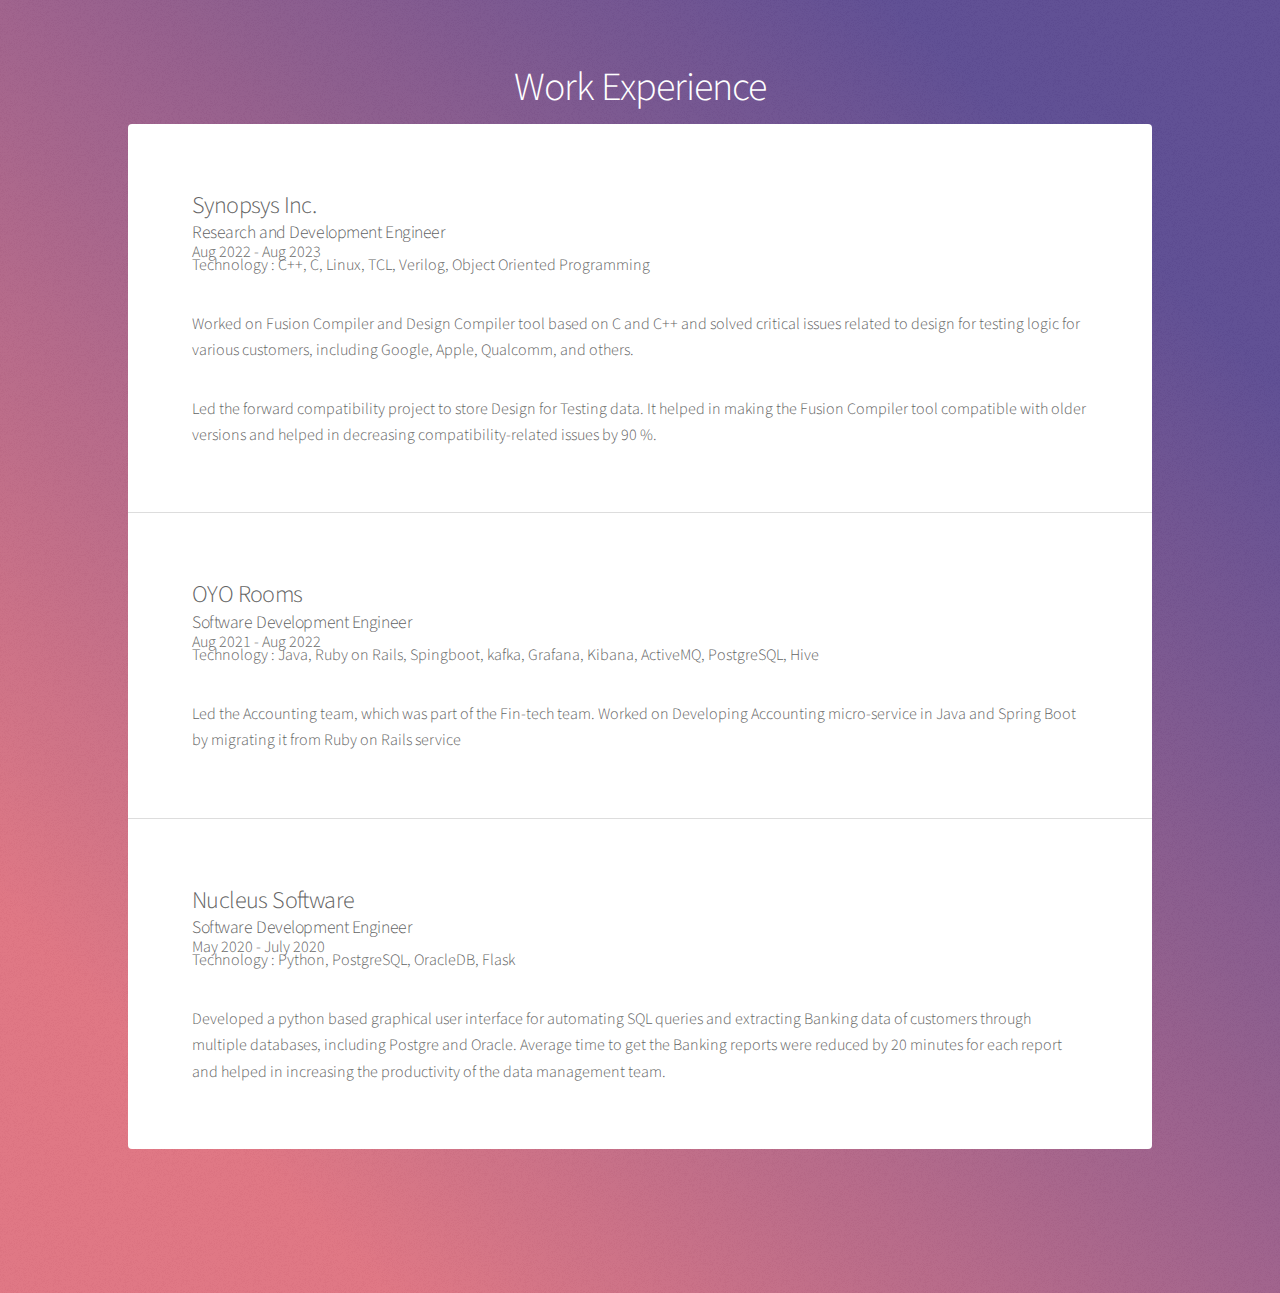
==== experience.html @ d1c19ae7 "files" ====
<!DOCTYPE HTML>
<!--
	Stellar by HTML5 UP
	html5up.net | @ajlkn
	Free for personal and commercial use under the CCA 3.0 license (html5up.net/license)
-->
<html>
	<head>
		<title>Generic - Stellar by HTML5 UP</title>
		<meta charset="utf-8" />
		<meta name="viewport" content="width=device-width, initial-scale=1, user-scalable=no" />
		<link rel="stylesheet" href="assets/css/main.css" />
		<noscript><link rel="stylesheet" href="assets/css/noscript.css" /></noscript>
	</head>
	<body class="is-preload">

		<!-- Wrapper -->
			<div id="wrapper">

				<!-- Header -->
					<header id="header">
						<h1>Work Experience</h1>
					
					</header>

				<!-- Main -->
					<div id="main">

						<!-- Content -->
							<section id="content" class="main">
								
								<h2>Synopsys Inc.</h2>
                                <h4 style="margin-top: -20px;">Research and Development Engineer</h4>
                                <p style="margin-top: -20px;">Aug 2022 - Aug 2023</p>
                                <p style="margin-top: -45px;">Technology : C++, C, Linux, TCL, Verilog, Object Oriented Programming</p>
                                <p>Worked on Fusion Compiler and Design Compiler tool based on C and C++ and solved critical issues related to
                                    design for testing logic for various customers, including Google, Apple, Qualcomm, and others.
                                <p>Led the forward compatibility project to store Design for Testing data. It helped in making the Fusion Compiler
                                    tool compatible with older versions and helped in decreasing compatibility-related issues by 90 %.</p>
								
							</section>


                            <section id="content" class="main">
                                
								<h2>OYO Rooms</h2>
                                <h4 style="margin-top: -20px;">Software Development Engineer</h4>
                                <p style="margin-top: -20px;">Aug 2021 - Aug 2022</p>
                                <p style="margin-top: -45px;">Technology : Java, Ruby on Rails, Spingboot, kafka, Grafana, Kibana, ActiveMQ, PostgreSQL, Hive</p>
                                <p> Led the Accounting team, which was part of the Fin-tech team. Worked on Developing Accounting micro-service
                                    in Java and Spring Boot by migrating it from Ruby on Rails service
                                    </p>
							</section>

                            <section id="content" class="main">
								
								<h2>Nucleus Software</h2>
                                <h4 style="margin-top: -20px;">Software Development Engineer</h4>
                                <p style="margin-top: -20px;">May 2020 - July 2020</p>
                                <p style="margin-top: -45px;">Technology : Python, PostgreSQL, OracleDB, Flask</p>
                                <p>Developed a python based graphical user interface for automating SQL queries and extracting Banking data of
                                    customers through multiple databases, including Postgre and Oracle.
                                    Average time to get the Banking reports were reduced by 20 minutes for each report and helped in increasing the
                                    productivity of the data management team.
                                    </p>
							</section>

					</div>


                    

				<!-- Footer -->
					<footer id="footer">
						
					</footer>

			</div>

		<!-- Scripts -->
			<script src="assets/js/jquery.min.js"></script>
			<script src="assets/js/jquery.scrollex.min.js"></script>
			<script src="assets/js/jquery.scrolly.min.js"></script>
			<script src="assets/js/browser.min.js"></script>
			<script src="assets/js/breakpoints.min.js"></script>
			<script src="assets/js/util.js"></script>
			<script src="assets/js/main.js"></script>

	</body>
</html>
---- assets/css/main.css ----
@import url(fontawesome-all.min.css);
@import 'https://fonts.googleapis.com/css?family=Source+Sans+Pro:300,400';

/*
	Stellar by HTML5 UP
	html5up.net | @ajlkn
	Free for personal and commercial use under the CCA 3.0 license (html5up.net/license)
*/

html, body, div, span, applet, object,
iframe, h1, h2, h3, h4, h5, h6, p, blockquote,
pre, a, abbr, acronym, address, big, cite,
code, del, dfn, em, img, ins, kbd, q, s, samp,
small, strike, strong, sub, sup, tt, var, b,
u, i, center, dl, dt, dd, ol, ul, li, fieldset,
form, label, legend, table, caption, tbody,
tfoot, thead, tr, th, td, article, aside,
canvas, details, embed, figure, figcaption,
footer, header, hgroup, menu, nav, output, ruby,
section, summary, time, mark, audio, video {
	margin: 0;
	padding: 0;
	border: 0;
	font-size: 100%;
	font: inherit;
	vertical-align: baseline;}

article, aside, details, figcaption, figure,
footer, header, hgroup, menu, nav, section {
	display: block;}

body {
	line-height: 1;
}

ol, ul {
	list-style: none;
}

blockquote, q {
	quotes: none;
}

	blockquote:before, blockquote:after, q:before, q:after {
		content: '';
		content: none;
	}

table {
	border-collapse: collapse;
	border-spacing: 0;
}

body {
	-webkit-text-size-adjust: none;
}

mark {
	background-color: transparent;
	color: inherit;
}

input::-moz-focus-inner {
	border: 0;
	padding: 0;
}

input, select, textarea {
	-moz-appearance: none;
	-webkit-appearance: none;
	-ms-appearance: none;
	appearance: none;
}

/* Basic */

	@-ms-viewport {
		width: device-width;
	}

	body {
		-ms-overflow-style: scrollbar;
	}

	@media screen and (max-width: 480px) {

		html, body {
			min-width: 320px;
		}

	}

	html {
		box-sizing: border-box;
	}

	*, *:before, *:after {
		box-sizing: inherit;
	}

	body {
		background-color: #935d8c;
		background-image: url("images/overlay.png"), -moz-linear-gradient(45deg, #e37682 15%, #5f4d93 85%);
		background-image: url("images/overlay.png"), -webkit-linear-gradient(45deg, #e37682 15%, #5f4d93 85%);
		background-image: url("images/overlay.png"), -ms-linear-gradient(45deg, #e37682 15%, #5f4d93 85%);
		background-image: url("images/overlay.png"), linear-gradient(45deg, #e37682 15%, #5f4d93 85%);
	}

		body.is-preload *, body.is-preload *:before, body.is-preload *:after {
			-moz-animation: none !important;
			-webkit-animation: none !important;
			-ms-animation: none !important;
			animation: none !important;
			-moz-transition: none !important;
			-webkit-transition: none !important;
			-ms-transition: none !important;
			transition: none !important;
		}

/* Type */

	body {
		background-color: #935d8c;
		color: rgba(255, 255, 255, 0.65);
	}

	body, input, select, textarea {
		font-family: "Source Sans Pro", Helvetica, sans-serif;
		font-size: 17pt;
		font-weight: 300;
		line-height: 1.65;
	}

		@media screen and (max-width: 1680px) {

			body, input, select, textarea {
				font-size: 14pt;
			}

		}

		@media screen and (max-width: 1280px) {

			body, input, select, textarea {
				font-size: 12pt;
			}

		}

		@media screen and (max-width: 360px) {

			body, input, select, textarea {
				font-size: 11pt;
			}

		}

	a {
		-moz-transition: color 0.2s ease, border-bottom 0.2s ease;
		-webkit-transition: color 0.2s ease, border-bottom 0.2s ease;
		-ms-transition: color 0.2s ease, border-bottom 0.2s ease;
		transition: color 0.2s ease, border-bottom 0.2s ease;
		text-decoration: none;
		border-bottom: dotted 1px;
		color: inherit;
	}

		a:hover {
			border-bottom-color: transparent;
		}

	strong, b {
		font-weight: 400;
	}

	em, i {
		font-style: italic;
	}

	p {
		margin: 0 0 2em 0;
	}

		p.content {
			-moz-columns: 20em 2;
			-webkit-columns: 20em 2;
			-ms-columns: 20em 2;
			columns: 20em 2;
			-moz-column-gap: 2em;
			-webkit-column-gap: 2em;
			-ms-column-gap: 2em;
			column-gap: 2em;
			text-align: justify;
		}

	h1, h2, h3, h4, h5, h6 {
		font-weight: 300;
		line-height: 1.5;
		margin: 0 0 0.7em 0;
		letter-spacing: -0.025em;
	}

		h1 a, h2 a, h3 a, h4 a, h5 a, h6 a {
			color: inherit;
			text-decoration: none;
		}

	h1 {
		font-size: 2.5em;
		line-height: 1.2;
	}

	h2 {
		font-size: 1.5em;
	}

	h3 {
		font-size: 1.25em;
	}

	h4 {
		font-size: 1.1em;
	}

	h5 {
		font-size: 0.9em;
	}

	h6 {
		font-size: 0.7em;
	}

	@media screen and (max-width: 736px) {

		h1 {
			font-size: 2em;
		}

	}

	sub {
		font-size: 0.8em;
		position: relative;
		top: 0.5em;
	}

	sup {
		font-size: 0.8em;
		position: relative;
		top: -0.5em;
	}

	blockquote {
		border-left: solid 4px;
		font-style: italic;
		margin: 0 0 2em 0;
		padding: 0.5em 0 0.5em 2em;
	}

	code {
		border-radius: 8px;
		border: solid 1px;
		font-family: "Courier New", monospace;
		font-size: 0.9em;
		margin: 0 0.25em;
		padding: 0.25em 0.65em;
	}

	pre {
		-webkit-overflow-scrolling: touch;
		font-family: "Courier New", monospace;
		font-size: 0.9em;
		margin: 0 0 2em 0;
	}

		pre code {
			display: block;
			line-height: 1.75;
			padding: 1em 1.5em;
			overflow-x: auto;
		}

	hr {
		border: 0;
		border-bottom: solid 1px;
		margin: 2em 0;
	}

		hr.major {
			margin: 3em 0;
		}

	.align-left {
		text-align: left;
	}

	.align-center {
		text-align: center;
	}

	.align-right {
		text-align: right;
	}

	input, select, textarea {
		color: #ffffff;
	}

	a:hover {
		color: #ffffff;
	}

	strong, b {
		color: #ffffff;
	}

	h1, h2, h3, h4, h5, h6 {
		color: #ffffff;
	}

	blockquote {
		border-left-color: rgba(255, 255, 255, 0.35);
	}

	code {
		background: rgba(255, 255, 255, 0.075);
		border-color: rgba(255, 255, 255, 0.35);
	}

	hr {
		border-bottom-color: rgba(255, 255, 255, 0.35);
	}

/* Row */

	.row {
		display: flex;
		flex-wrap: wrap;
		box-sizing: border-box;
		align-items: stretch;
	}

		.row > * {
			box-sizing: border-box;
		}

		.row.gtr-uniform > * > :last-child {
			margin-bottom: 0;
		}

		.row.aln-left {
			justify-content: flex-start;
		}

		.row.aln-center {
			justify-content: center;
		}

		.row.aln-right {
			justify-content: flex-end;
		}

		.row.aln-top {
			align-items: flex-start;
		}

		.row.aln-middle {
			align-items: center;
		}

		.row.aln-bottom {
			align-items: flex-end;
		}

		.row > .imp {
			order: -1;
		}

		.row > .col-1 {
			width: 8.33333%;
		}

		.row > .off-1 {
			margin-left: 8.33333%;
		}

		.row > .col-2 {
			width: 16.66667%;
		}

		.row > .off-2 {
			margin-left: 16.66667%;
		}

		.row > .col-3 {
			width: 25%;
		}

		.row > .off-3 {
			margin-left: 25%;
		}

		.row > .col-4 {
			width: 33.33333%;
		}

		.row > .off-4 {
			margin-left: 33.33333%;
		}

		.row > .col-5 {
			width: 41.66667%;
		}

		.row > .off-5 {
			margin-left: 41.66667%;
		}

		.row > .col-6 {
			width: 50%;
		}

		.row > .off-6 {
			margin-left: 50%;
		}

		.row > .col-7 {
			width: 58.33333%;
		}

		.row > .off-7 {
			margin-left: 58.33333%;
		}

		.row > .col-8 {
			width: 66.66667%;
		}

		.row > .off-8 {
			margin-left: 66.66667%;
		}

		.row > .col-9 {
			width: 75%;
		}

		.row > .off-9 {
			margin-left: 75%;
		}

		.row > .col-10 {
			width: 83.33333%;
		}

		.row > .off-10 {
			margin-left: 83.33333%;
		}

		.row > .col-11 {
			width: 91.66667%;
		}

		.row > .off-11 {
			margin-left: 91.66667%;
		}

		.row > .col-12 {
			width: 100%;
		}

		.row > .off-12 {
			margin-left: 100%;
		}

		.row.gtr-0 {
			margin-top: 0;
			margin-left: 0em;
		}

			.row.gtr-0 > * {
				padding: 0 0 0 0em;
			}

			.row.gtr-0.gtr-uniform {
				margin-top: 0em;
			}

				.row.gtr-0.gtr-uniform > * {
					padding-top: 0em;
				}

		.row.gtr-25 {
			margin-top: 0;
			margin-left: -0.375em;
		}

			.row.gtr-25 > * {
				padding: 0 0 0 0.375em;
			}

			.row.gtr-25.gtr-uniform {
				margin-top: -0.375em;
			}

				.row.gtr-25.gtr-uniform > * {
					padding-top: 0.375em;
				}

		.row.gtr-50 {
			margin-top: 0;
			margin-left: -0.75em;
		}

			.row.gtr-50 > * {
				padding: 0 0 0 0.75em;
			}

			.row.gtr-50.gtr-uniform {
				margin-top: -0.75em;
			}

				.row.gtr-50.gtr-uniform > * {
					padding-top: 0.75em;
				}

		.row {
			margin-top: 0;
			margin-left: -1.5em;
		}

			.row > * {
				padding: 0 0 0 1.5em;
			}

			.row.gtr-uniform {
				margin-top: -1.5em;
			}

				.row.gtr-uniform > * {
					padding-top: 1.5em;
				}

		.row.gtr-150 {
			margin-top: 0;
			margin-left: -2.25em;
		}

			.row.gtr-150 > * {
				padding: 0 0 0 2.25em;
			}

			.row.gtr-150.gtr-uniform {
				margin-top: -2.25em;
			}

				.row.gtr-150.gtr-uniform > * {
					padding-top: 2.25em;
				}

		.row.gtr-200 {
			margin-top: 0;
			margin-left: -3em;
		}

			.row.gtr-200 > * {
				padding: 0 0 0 3em;
			}

			.row.gtr-200.gtr-uniform {
				margin-top: -3em;
			}

				.row.gtr-200.gtr-uniform > * {
					padding-top: 3em;
				}

		@media screen and (max-width: 1680px) {

			.row {
				display: flex;
				flex-wrap: wrap;
				box-sizing: border-box;
				align-items: stretch;
			}

				.row > * {
					box-sizing: border-box;
				}

				.row.gtr-uniform > * > :last-child {
					margin-bottom: 0;
				}

				.row.aln-left {
					justify-content: flex-start;
				}

				.row.aln-center {
					justify-content: center;
				}

				.row.aln-right {
					justify-content: flex-end;
				}

				.row.aln-top {
					align-items: flex-start;
				}

				.row.aln-middle {
					align-items: center;
				}

				.row.aln-bottom {
					align-items: flex-end;
				}

				.row > .imp-xlarge {
					order: -1;
				}

				.row > .col-1-xlarge {
					width: 8.33333%;
				}

				.row > .off-1-xlarge {
					margin-left: 8.33333%;
				}

				.row > .col-2-xlarge {
					width: 16.66667%;
				}

				.row > .off-2-xlarge {
					margin-left: 16.66667%;
				}

				.row > .col-3-xlarge {
					width: 25%;
				}

				.row > .off-3-xlarge {
					margin-left: 25%;
				}

				.row > .col-4-xlarge {
					width: 33.33333%;
				}

				.row > .off-4-xlarge {
					margin-left: 33.33333%;
				}

				.row > .col-5-xlarge {
					width: 41.66667%;
				}

				.row > .off-5-xlarge {
					margin-left: 41.66667%;
				}

				.row > .col-6-xlarge {
					width: 50%;
				}

				.row > .off-6-xlarge {
					margin-left: 50%;
				}

				.row > .col-7-xlarge {
					width: 58.33333%;
				}

				.row > .off-7-xlarge {
					margin-left: 58.33333%;
				}

				.row > .col-8-xlarge {
					width: 66.66667%;
				}

				.row > .off-8-xlarge {
					margin-left: 66.66667%;
				}

				.row > .col-9-xlarge {
					width: 75%;
				}

				.row > .off-9-xlarge {
					margin-left: 75%;
				}

				.row > .col-10-xlarge {
					width: 83.33333%;
				}

				.row > .off-10-xlarge {
					margin-left: 83.33333%;
				}

				.row > .col-11-xlarge {
					width: 91.66667%;
				}

				.row > .off-11-xlarge {
					margin-left: 91.66667%;
				}

				.row > .col-12-xlarge {
					width: 100%;
				}

				.row > .off-12-xlarge {
					margin-left: 100%;
				}

				.row.gtr-0 {
					margin-top: 0;
					margin-left: 0em;
				}

					.row.gtr-0 > * {
						padding: 0 0 0 0em;
					}

					.row.gtr-0.gtr-uniform {
						margin-top: 0em;
					}

						.row.gtr-0.gtr-uniform > * {
							padding-top: 0em;
						}

				.row.gtr-25 {
					margin-top: 0;
					margin-left: -0.375em;
				}

					.row.gtr-25 > * {
						padding: 0 0 0 0.375em;
					}

					.row.gtr-25.gtr-uniform {
						margin-top: -0.375em;
					}

						.row.gtr-25.gtr-uniform > * {
							padding-top: 0.375em;
						}

				.row.gtr-50 {
					margin-top: 0;
					margin-left: -0.75em;
				}

					.row.gtr-50 > * {
						padding: 0 0 0 0.75em;
					}

					.row.gtr-50.gtr-uniform {
						margin-top: -0.75em;
					}

						.row.gtr-50.gtr-uniform > * {
							padding-top: 0.75em;
						}

				.row {
					margin-top: 0;
					margin-left: -1.5em;
				}

					.row > * {
						padding: 0 0 0 1.5em;
					}

					.row.gtr-uniform {
						margin-top: -1.5em;
					}

						.row.gtr-uniform > * {
							padding-top: 1.5em;
						}

				.row.gtr-150 {
					margin-top: 0;
					margin-left: -2.25em;
				}

					.row.gtr-150 > * {
						padding: 0 0 0 2.25em;
					}

					.row.gtr-150.gtr-uniform {
						margin-top: -2.25em;
					}

						.row.gtr-150.gtr-uniform > * {
							padding-top: 2.25em;
						}

				.row.gtr-200 {
					margin-top: 0;
					margin-left: -3em;
				}

					.row.gtr-200 > * {
						padding: 0 0 0 3em;
					}

					.row.gtr-200.gtr-uniform {
						margin-top: -3em;
					}

						.row.gtr-200.gtr-uniform > * {
							padding-top: 3em;
						}

		}

		@media screen and (max-width: 1280px) {

			.row {
				display: flex;
				flex-wrap: wrap;
				box-sizing: border-box;
				align-items: stretch;
			}

				.row > * {
					box-sizing: border-box;
				}

				.row.gtr-uniform > * > :last-child {
					margin-bottom: 0;
				}

				.row.aln-left {
					justify-content: flex-start;
				}

				.row.aln-center {
					justify-content: center;
				}

				.row.aln-right {
					justify-content: flex-end;
				}

				.row.aln-top {
					align-items: flex-start;
				}

				.row.aln-middle {
					align-items: center;
				}

				.row.aln-bottom {
					align-items: flex-end;
				}

				.row > .imp-large {
					order: -1;
				}

				.row > .col-1-large {
					width: 8.33333%;
				}

				.row > .off-1-large {
					margin-left: 8.33333%;
				}

				.row > .col-2-large {
					width: 16.66667%;
				}

				.row > .off-2-large {
					margin-left: 16.66667%;
				}

				.row > .col-3-large {
					width: 25%;
				}

				.row > .off-3-large {
					margin-left: 25%;
				}

				.row > .col-4-large {
					width: 33.33333%;
				}

				.row > .off-4-large {
					margin-left: 33.33333%;
				}

				.row > .col-5-large {
					width: 41.66667%;
				}

				.row > .off-5-large {
					margin-left: 41.66667%;
				}

				.row > .col-6-large {
					width: 50%;
				}

				.row > .off-6-large {
					margin-left: 50%;
				}

				.row > .col-7-large {
					width: 58.33333%;
				}

				.row > .off-7-large {
					margin-left: 58.33333%;
				}

				.row > .col-8-large {
					width: 66.66667%;
				}

				.row > .off-8-large {
					margin-left: 66.66667%;
				}

				.row > .col-9-large {
					width: 75%;
				}

				.row > .off-9-large {
					margin-left: 75%;
				}

				.row > .col-10-large {
					width: 83.33333%;
				}

				.row > .off-10-large {
					margin-left: 83.33333%;
				}

				.row > .col-11-large {
					width: 91.66667%;
				}

				.row > .off-11-large {
					margin-left: 91.66667%;
				}

				.row > .col-12-large {
					width: 100%;
				}

				.row > .off-12-large {
					margin-left: 100%;
				}

				.row.gtr-0 {
					margin-top: 0;
					margin-left: 0em;
				}

					.row.gtr-0 > * {
						padding: 0 0 0 0em;
					}

					.row.gtr-0.gtr-uniform {
						margin-top: 0em;
					}

						.row.gtr-0.gtr-uniform > * {
							padding-top: 0em;
						}

				.row.gtr-25 {
					margin-top: 0;
					margin-left: -0.375em;
				}

					.row.gtr-25 > * {
						padding: 0 0 0 0.375em;
					}

					.row.gtr-25.gtr-uniform {
						margin-top: -0.375em;
					}

						.row.gtr-25.gtr-uniform > * {
							padding-top: 0.375em;
						}

				.row.gtr-50 {
					margin-top: 0;
					margin-left: -0.75em;
				}

					.row.gtr-50 > * {
						padding: 0 0 0 0.75em;
					}

					.row.gtr-50.gtr-uniform {
						margin-top: -0.75em;
					}

						.row.gtr-50.gtr-uniform > * {
							padding-top: 0.75em;
						}

				.row {
					margin-top: 0;
					margin-left: -1.5em;
				}

					.row > * {
						padding: 0 0 0 1.5em;
					}

					.row.gtr-uniform {
						margin-top: -1.5em;
					}

						.row.gtr-uniform > * {
							padding-top: 1.5em;
						}

				.row.gtr-150 {
					margin-top: 0;
					margin-left: -2.25em;
				}

					.row.gtr-150 > * {
						padding: 0 0 0 2.25em;
					}

					.row.gtr-150.gtr-uniform {
						margin-top: -2.25em;
					}

						.row.gtr-150.gtr-uniform > * {
							padding-top: 2.25em;
						}

				.row.gtr-200 {
					margin-top: 0;
					margin-left: -3em;
				}

					.row.gtr-200 > * {
						padding: 0 0 0 3em;
					}

					.row.gtr-200.gtr-uniform {
						margin-top: -3em;
					}

						.row.gtr-200.gtr-uniform > * {
							padding-top: 3em;
						}

		}

		@media screen and (max-width: 980px) {

			.row {
				display: flex;
				flex-wrap: wrap;
				box-sizing: border-box;
				align-items: stretch;
			}

				.row > * {
					box-sizing: border-box;
				}

				.row.gtr-uniform > * > :last-child {
					margin-bottom: 0;
				}

				.row.aln-left {
					justify-content: flex-start;
				}

				.row.aln-center {
					justify-content: center;
				}

				.row.aln-right {
					justify-content: flex-end;
				}

				.row.aln-top {
					align-items: flex-start;
				}

				.row.aln-middle {
					align-items: center;
				}

				.row.aln-bottom {
					align-items: flex-end;
				}

				.row > .imp-medium {
					order: -1;
				}

				.row > .col-1-medium {
					width: 8.33333%;
				}

				.row > .off-1-medium {
					margin-left: 8.33333%;
				}

				.row > .col-2-medium {
					width: 16.66667%;
				}

				.row > .off-2-medium {
					margin-left: 16.66667%;
				}

				.row > .col-3-medium {
					width: 25%;
				}

				.row > .off-3-medium {
					margin-left: 25%;
				}

				.row > .col-4-medium {
					width: 33.33333%;
				}

				.row > .off-4-medium {
					margin-left: 33.33333%;
				}

				.row > .col-5-medium {
					width: 41.66667%;
				}

				.row > .off-5-medium {
					margin-left: 41.66667%;
				}

				.row > .col-6-medium {
					width: 50%;
				}

				.row > .off-6-medium {
					margin-left: 50%;
				}

				.row > .col-7-medium {
					width: 58.33333%;
				}

				.row > .off-7-medium {
					margin-left: 58.33333%;
				}

				.row > .col-8-medium {
					width: 66.66667%;
				}

				.row > .off-8-medium {
					margin-left: 66.66667%;
				}

				.row > .col-9-medium {
					width: 75%;
				}

				.row > .off-9-medium {
					margin-left: 75%;
				}

				.row > .col-10-medium {
					width: 83.33333%;
				}

				.row > .off-10-medium {
					margin-left: 83.33333%;
				}

				.row > .col-11-medium {
					width: 91.66667%;
				}

				.row > .off-11-medium {
					margin-left: 91.66667%;
				}

				.row > .col-12-medium {
					width: 100%;
				}

				.row > .off-12-medium {
					margin-left: 100%;
				}

				.row.gtr-0 {
					margin-top: 0;
					margin-left: 0em;
				}

					.row.gtr-0 > * {
						padding: 0 0 0 0em;
					}

					.row.gtr-0.gtr-uniform {
						margin-top: 0em;
					}

						.row.gtr-0.gtr-uniform > * {
							padding-top: 0em;
						}

				.row.gtr-25 {
					margin-top: 0;
					margin-left: -0.375em;
				}

					.row.gtr-25 > * {
						padding: 0 0 0 0.375em;
					}

					.row.gtr-25.gtr-uniform {
						margin-top: -0.375em;
					}

						.row.gtr-25.gtr-uniform > * {
							padding-top: 0.375em;
						}

				.row.gtr-50 {
					margin-top: 0;
					margin-left: -0.75em;
				}

					.row.gtr-50 > * {
						padding: 0 0 0 0.75em;
					}

					.row.gtr-50.gtr-uniform {
						margin-top: -0.75em;
					}

						.row.gtr-50.gtr-uniform > * {
							padding-top: 0.75em;
						}

				.row {
					margin-top: 0;
					margin-left: -1.5em;
				}

					.row > * {
						padding: 0 0 0 1.5em;
					}

					.row.gtr-uniform {
						margin-top: -1.5em;
					}

						.row.gtr-uniform > * {
							padding-top: 1.5em;
						}

				.row.gtr-150 {
					margin-top: 0;
					margin-left: -2.25em;
				}

					.row.gtr-150 > * {
						padding: 0 0 0 2.25em;
					}

					.row.gtr-150.gtr-uniform {
						margin-top: -2.25em;
					}

						.row.gtr-150.gtr-uniform > * {
							padding-top: 2.25em;
						}

				.row.gtr-200 {
					margin-top: 0;
					margin-left: -3em;
				}

					.row.gtr-200 > * {
						padding: 0 0 0 3em;
					}

					.row.gtr-200.gtr-uniform {
						margin-top: -3em;
					}

						.row.gtr-200.gtr-uniform > * {
							padding-top: 3em;
						}

		}

		@media screen and (max-width: 736px) {

			.row {
				display: flex;
				flex-wrap: wrap;
				box-sizing: border-box;
				align-items: stretch;
			}

				.row > * {
					box-sizing: border-box;
				}

				.row.gtr-uniform > * > :last-child {
					margin-bottom: 0;
				}

				.row.aln-left {
					justify-content: flex-start;
				}

				.row.aln-center {
					justify-content: center;
				}

				.row.aln-right {
					justify-content: flex-end;
				}

				.row.aln-top {
					align-items: flex-start;
				}

				.row.aln-middle {
					align-items: center;
				}

				.row.aln-bottom {
					align-items: flex-end;
				}

				.row > .imp-small {
					order: -1;
				}

				.row > .col-1-small {
					width: 8.33333%;
				}

				.row > .off-1-small {
					margin-left: 8.33333%;
				}

				.row > .col-2-small {
					width: 16.66667%;
				}

				.row > .off-2-small {
					margin-left: 16.66667%;
				}

				.row > .col-3-small {
					width: 25%;
				}

				.row > .off-3-small {
					margin-left: 25%;
				}

				.row > .col-4-small {
					width: 33.33333%;
				}

				.row > .off-4-small {
					margin-left: 33.33333%;
				}

				.row > .col-5-small {
					width: 41.66667%;
				}

				.row > .off-5-small {
					margin-left: 41.66667%;
				}

				.row > .col-6-small {
					width: 50%;
				}

				.row > .off-6-small {
					margin-left: 50%;
				}

				.row > .col-7-small {
					width: 58.33333%;
				}

				.row > .off-7-small {
					margin-left: 58.33333%;
				}

				.row > .col-8-small {
					width: 66.66667%;
				}

				.row > .off-8-small {
					margin-left: 66.66667%;
				}

				.row > .col-9-small {
					width: 75%;
				}

				.row > .off-9-small {
					margin-left: 75%;
				}

				.row > .col-10-small {
					width: 83.33333%;
				}

				.row > .off-10-small {
					margin-left: 83.33333%;
				}

				.row > .col-11-small {
					width: 91.66667%;
				}

				.row > .off-11-small {
					margin-left: 91.66667%;
				}

				.row > .col-12-small {
					width: 100%;
				}

				.row > .off-12-small {
					margin-left: 100%;
				}

				.row.gtr-0 {
					margin-top: 0;
					margin-left: 0em;
				}

					.row.gtr-0 > * {
						padding: 0 0 0 0em;
					}

					.row.gtr-0.gtr-uniform {
						margin-top: 0em;
					}

						.row.gtr-0.gtr-uniform > * {
							padding-top: 0em;
						}

				.row.gtr-25 {
					margin-top: 0;
					margin-left: -0.25em;
				}

					.row.gtr-25 > * {
						padding: 0 0 0 0.25em;
					}

					.row.gtr-25.gtr-uniform {
						margin-top: -0.25em;
					}

						.row.gtr-25.gtr-uniform > * {
							padding-top: 0.25em;
						}

				.row.gtr-50 {
					margin-top: 0;
					margin-left: -0.5em;
				}

					.row.gtr-50 > * {
						padding: 0 0 0 0.5em;
					}

					.row.gtr-50.gtr-uniform {
						margin-top: -0.5em;
					}

						.row.gtr-50.gtr-uniform > * {
							padding-top: 0.5em;
						}

				.row {
					margin-top: 0;
					margin-left: -1em;
				}

					.row > * {
						padding: 0 0 0 1em;
					}

					.row.gtr-uniform {
						margin-top: -1em;
					}

						.row.gtr-uniform > * {
							padding-top: 1em;
						}

				.row.gtr-150 {
					margin-top: 0;
					margin-left: -1.5em;
				}

					.row.gtr-150 > * {
						padding: 0 0 0 1.5em;
					}

					.row.gtr-150.gtr-uniform {
						margin-top: -1.5em;
					}

						.row.gtr-150.gtr-uniform > * {
							padding-top: 1.5em;
						}

				.row.gtr-200 {
					margin-top: 0;
					margin-left: -2em;
				}

					.row.gtr-200 > * {
						padding: 0 0 0 2em;
					}

					.row.gtr-200.gtr-uniform {
						margin-top: -2em;
					}

						.row.gtr-200.gtr-uniform > * {
							padding-top: 2em;
						}

		}

		@media screen and (max-width: 480px) {

			.row {
				display: flex;
				flex-wrap: wrap;
				box-sizing: border-box;
				align-items: stretch;
			}

				.row > * {
					box-sizing: border-box;
				}

				.row.gtr-uniform > * > :last-child {
					margin-bottom: 0;
				}

				.row.aln-left {
					justify-content: flex-start;
				}

				.row.aln-center {
					justify-content: center;
				}

				.row.aln-right {
					justify-content: flex-end;
				}

				.row.aln-top {
					align-items: flex-start;
				}

				.row.aln-middle {
					align-items: center;
				}

				.row.aln-bottom {
					align-items: flex-end;
				}

				.row > .imp-xsmall {
					order: -1;
				}

				.row > .col-1-xsmall {
					width: 8.33333%;
				}

				.row > .off-1-xsmall {
					margin-left: 8.33333%;
				}

				.row > .col-2-xsmall {
					width: 16.66667%;
				}

				.row > .off-2-xsmall {
					margin-left: 16.66667%;
				}

				.row > .col-3-xsmall {
					width: 25%;
				}

				.row > .off-3-xsmall {
					margin-left: 25%;
				}

				.row > .col-4-xsmall {
					width: 33.33333%;
				}

				.row > .off-4-xsmall {
					margin-left: 33.33333%;
				}

				.row > .col-5-xsmall {
					width: 41.66667%;
				}

				.row > .off-5-xsmall {
					margin-left: 41.66667%;
				}

				.row > .col-6-xsmall {
					width: 50%;
				}

				.row > .off-6-xsmall {
					margin-left: 50%;
				}

				.row > .col-7-xsmall {
					width: 58.33333%;
				}

				.row > .off-7-xsmall {
					margin-left: 58.33333%;
				}

				.row > .col-8-xsmall {
					width: 66.66667%;
				}

				.row > .off-8-xsmall {
					margin-left: 66.66667%;
				}

				.row > .col-9-xsmall {
					width: 75%;
				}

				.row > .off-9-xsmall {
					margin-left: 75%;
				}

				.row > .col-10-xsmall {
					width: 83.33333%;
				}

				.row > .off-10-xsmall {
					margin-left: 83.33333%;
				}

				.row > .col-11-xsmall {
					width: 91.66667%;
				}

				.row > .off-11-xsmall {
					margin-left: 91.66667%;
				}

				.row > .col-12-xsmall {
					width: 100%;
				}

				.row > .off-12-xsmall {
					margin-left: 100%;
				}

				.row.gtr-0 {
					margin-top: 0;
					margin-left: 0em;
				}

					.row.gtr-0 > * {
						padding: 0 0 0 0em;
					}

					.row.gtr-0.gtr-uniform {
						margin-top: 0em;
					}

						.row.gtr-0.gtr-uniform > * {
							padding-top: 0em;
						}

				.row.gtr-25 {
					margin-top: 0;
					margin-left: -0.3125em;
				}

					.row.gtr-25 > * {
						padding: 0 0 0 0.3125em;
					}

					.row.gtr-25.gtr-uniform {
						margin-top: -0.3125em;
					}

						.row.gtr-25.gtr-uniform > * {
							padding-top: 0.3125em;
						}

				.row.gtr-50 {
					margin-top: 0;
					margin-left: -0.625em;
				}

					.row.gtr-50 > * {
						padding: 0 0 0 0.625em;
					}

					.row.gtr-50.gtr-uniform {
						margin-top: -0.625em;
					}

						.row.gtr-50.gtr-uniform > * {
							padding-top: 0.625em;
						}

				.row {
					margin-top: 0;
					margin-left: -1.25em;
				}

					.row > * {
						padding: 0 0 0 1.25em;
					}

					.row.gtr-uniform {
						margin-top: -1.25em;
					}

						.row.gtr-uniform > * {
							padding-top: 1.25em;
						}

				.row.gtr-150 {
					margin-top: 0;
					margin-left: -1.875em;
				}

					.row.gtr-150 > * {
						padding: 0 0 0 1.875em;
					}

					.row.gtr-150.gtr-uniform {
						margin-top: -1.875em;
					}

						.row.gtr-150.gtr-uniform > * {
							padding-top: 1.875em;
						}

				.row.gtr-200 {
					margin-top: 0;
					margin-left: -2.5em;
				}

					.row.gtr-200 > * {
						padding: 0 0 0 2.5em;
					}

					.row.gtr-200.gtr-uniform {
						margin-top: -2.5em;
					}

						.row.gtr-200.gtr-uniform > * {
							padding-top: 2.5em;
						}

		}

/* Box */

	.box {
		border-radius: 8px;
		border: solid;
		margin-bottom: 2em;
		padding: 1.5em;
	}

		.box > :last-child,
		.box > :last-child > :last-child,
		.box > :last-child > :last-child > :last-child {
			margin-bottom: 0;
		}

		.box.alt {
			border: 0;
			border-radius: 0;
			padding: 0;
		}

	.box {
		border-color: rgba(255, 255, 255, 0.35);
	}

/* Button */

	input[type="submit"],
	input[type="reset"],
	input[type="button"],
	button,
	.button {
		-moz-appearance: none;
		-webkit-appearance: none;
		-ms-appearance: none;
		appearance: none;
		-moz-transition: background-color 0.2s ease-in-out, color 0.2s ease-in-out;
		-webkit-transition: background-color 0.2s ease-in-out, color 0.2s ease-in-out;
		-ms-transition: background-color 0.2s ease-in-out, color 0.2s ease-in-out;
		transition: background-color 0.2s ease-in-out, color 0.2s ease-in-out;
		border-radius: 8px;
		border: 0;
		cursor: pointer;
		display: inline-block;
		font-weight: 300;
		height: 2.75em;
		line-height: 2.75em;
		min-width: 9.25em;
		padding: 0 1.5em;
		text-align: center;
		text-decoration: none;
		white-space: nowrap;
	}

		input[type="submit"].icon,
		input[type="reset"].icon,
		input[type="button"].icon,
		button.icon,
		.button.icon {
			padding-left: 1.35em;
		}

			input[type="submit"].icon:before,
			input[type="reset"].icon:before,
			input[type="button"].icon:before,
			button.icon:before,
			.button.icon:before {
				margin-right: 0.5em;
			}

		input[type="submit"].fit,
		input[type="reset"].fit,
		input[type="button"].fit,
		button.fit,
		.button.fit {
			width: 100%;
		}

		input[type="submit"].small,
		input[type="reset"].small,
		input[type="button"].small,
		button.small,
		.button.small {
			font-size: 0.8em;
		}

		input[type="submit"].large,
		input[type="reset"].large,
		input[type="button"].large,
		button.large,
		.button.large {
			font-size: 1.35em;
		}

		input[type="submit"].disabled, input[type="submit"]:disabled,
		input[type="reset"].disabled,
		input[type="reset"]:disabled,
		input[type="button"].disabled,
		input[type="button"]:disabled,
		button.disabled,
		button:disabled,
		.button.disabled,
		.button:disabled {
			pointer-events: none;
			opacity: 0.25;
		}

		@media screen and (max-width: 736px) {

			input[type="submit"],
			input[type="reset"],
			input[type="button"],
			button,
			.button {
				min-width: 0;
			}

		}

	input[type="submit"],
	input[type="reset"],
	input[type="button"],
	button,
	.button {
		background-color: transparent;
		box-shadow: inset 0 0 0 1px rgba(255, 255, 255, 0.35);
		color: #ffffff !important;
	}

		input[type="submit"]:hover,
		input[type="reset"]:hover,
		input[type="button"]:hover,
		button:hover,
		.button:hover {
			background-color: rgba(255, 255, 255, 0.075);
		}

		input[type="submit"]:active,
		input[type="reset"]:active,
		input[type="button"]:active,
		button:active,
		.button:active {
			background-color: rgba(255, 255, 255, 0.2);
		}

		input[type="submit"].icon:before,
		input[type="reset"].icon:before,
		input[type="button"].icon:before,
		button.icon:before,
		.button.icon:before {
			color: rgba(255, 255, 255, 0.5);
		}

		input[type="submit"].primary,
		input[type="reset"].primary,
		input[type="button"].primary,
		button.primary,
		.button.primary {
			background-color: #8cc9f0;
			color: #ffffff !important;
			box-shadow: none;
		}

			input[type="submit"].primary:hover,
			input[type="reset"].primary:hover,
			input[type="button"].primary:hover,
			button.primary:hover,
			.button.primary:hover {
				background-color: #9acff2;
			}

			input[type="submit"].primary:active,
			input[type="reset"].primary:active,
			input[type="button"].primary:active,
			button.primary:active,
			.button.primary:active {
				background-color: #7ec3ee;
			}

			input[type="submit"].primary.icon:before,
			input[type="reset"].primary.icon:before,
			input[type="button"].primary.icon:before,
			button.primary.icon:before,
			.button.primary.icon:before {
				color: #ffffff !important;
			}

/* Form */

	form {
		margin: 0 0 2em 0;
	}

	label {
		display: block;
		font-size: 0.9em;
		font-weight: 400;
		margin: 0 0 1em 0;
	}

	input[type="text"],
	input[type="password"],
	input[type="email"],
	select,
	textarea {
		-moz-appearance: none;
		-webkit-appearance: none;
		-ms-appearance: none;
		appearance: none;
		border-radius: 8px;
		border: solid 1px;
		color: inherit;
		display: block;
		outline: 0;
		padding: 0 1em;
		text-decoration: none;
		width: 100%;
	}

		input[type="text"]:invalid,
		input[type="password"]:invalid,
		input[type="email"]:invalid,
		select:invalid,
		textarea:invalid {
			box-shadow: none;
		}

	select {
		background-size: 1.25rem;
		background-repeat: no-repeat;
		background-position: calc(100% - 1rem) center;
		height: 2.75em;
		padding-right: 2.75em;
		text-overflow: ellipsis;
	}

		select:focus::-ms-value {
			background-color: transparent;
		}

		select::-ms-expand {
			display: none;
		}

	input[type="text"],
	input[type="password"],
	input[type="email"],
	select {
		height: 2.75em;
	}

	textarea {
		padding: 0.75em 1em;
	}

	input[type="checkbox"],
	input[type="radio"] {
		-moz-appearance: none;
		-webkit-appearance: none;
		-ms-appearance: none;
		appearance: none;
		display: block;
		float: left;
		margin-right: -2em;
		opacity: 0;
		width: 1em;
		z-index: -1;
	}

		input[type="checkbox"] + label,
		input[type="radio"] + label {
			text-decoration: none;
			cursor: pointer;
			display: inline-block;
			font-size: 1em;
			font-weight: 300;
			padding-left: 2.4em;
			padding-right: 0.75em;
			position: relative;
		}

			input[type="checkbox"] + label:before,
			input[type="radio"] + label:before {
				-moz-osx-font-smoothing: grayscale;
				-webkit-font-smoothing: antialiased;
				display: inline-block;
				font-style: normal;
				font-variant: normal;
				text-rendering: auto;
				line-height: 1;
				text-transform: none !important;
				font-family: 'Font Awesome 5 Free';
				font-weight: 900;
			}

			input[type="checkbox"] + label:before,
			input[type="radio"] + label:before {
				border-radius: 8px;
				border: solid 1px;
				content: '';
				display: inline-block;
				font-size: 0.8em;
				height: 2.0625em;
				left: 0;
				line-height: 2.0625em;
				position: absolute;
				text-align: center;
				top: 0;
				width: 2.0625em;
			}

		input[type="checkbox"]:checked + label:before,
		input[type="radio"]:checked + label:before {
			content: '\f00c';
		}

	input[type="checkbox"] + label:before {
		border-radius: 8px;
	}

	input[type="radio"] + label:before {
		border-radius: 100%;
	}

	::-webkit-input-placeholder {
		opacity: 1.0;
	}

	:-moz-placeholder {
		opacity: 1.0;
	}

	::-moz-placeholder {
		opacity: 1.0;
	}

	:-ms-input-placeholder {
		opacity: 1.0;
	}

	label {
		color: #ffffff;
	}

	input[type="text"],
	input[type="password"],
	input[type="email"],
	select,
	textarea {
		background-color: rgba(255, 255, 255, 0.075);
		border-color: rgba(255, 255, 255, 0.35);
	}

		input[type="text"]:focus,
		input[type="password"]:focus,
		input[type="email"]:focus,
		select:focus,
		textarea:focus {
			border-color: #8cc9f0;
			box-shadow: 0 0 0 1px #8cc9f0;
		}

	select {
		background-image: url("data:image/svg+xml;charset=utf8,%3Csvg xmlns='http://www.w3.org/2000/svg' width='40' height='40' preserveAspectRatio='none' viewBox='0 0 40 40'%3E%3Cpath d='M9.4,12.3l10.4,10.4l10.4-10.4c0.2-0.2,0.5-0.4,0.9-0.4c0.3,0,0.6,0.1,0.9,0.4l3.3,3.3c0.2,0.2,0.4,0.5,0.4,0.9 c0,0.4-0.1,0.6-0.4,0.9L20.7,31.9c-0.2,0.2-0.5,0.4-0.9,0.4c-0.3,0-0.6-0.1-0.9-0.4L4.3,17.3c-0.2-0.2-0.4-0.5-0.4-0.9 c0-0.4,0.1-0.6,0.4-0.9l3.3-3.3c0.2-0.2,0.5-0.4,0.9-0.4S9.1,12.1,9.4,12.3z' fill='rgba(255, 255, 255, 0.35)' /%3E%3C/svg%3E");
	}

		select option {
			color: #ffffff;
			background: #935d8c;
		}

	input[type="checkbox"] + label,
	input[type="radio"] + label {
		color: rgba(255, 255, 255, 0.65);
	}

		input[type="checkbox"] + label:before,
		input[type="radio"] + label:before {
			background: rgba(255, 255, 255, 0.075);
			border-color: rgba(255, 255, 255, 0.35);
		}

	input[type="checkbox"]:checked + label:before,
	input[type="radio"]:checked + label:before {
		background-color: #ffffff;
		border-color: #ffffff;
		color: #935d8c;
	}

	input[type="checkbox"]:focus + label:before,
	input[type="radio"]:focus + label:before {
		border-color: #8cc9f0;
		box-shadow: 0 0 0 1px #8cc9f0;
	}

	::-webkit-input-placeholder {
		color: rgba(255, 255, 255, 0.5) !important;
	}

	:-moz-placeholder {
		color: rgba(255, 255, 255, 0.5) !important;
	}

	::-moz-placeholder {
		color: rgba(255, 255, 255, 0.5) !important;
	}

	:-ms-input-placeholder {
		color: rgba(255, 255, 255, 0.5) !important;
	}

	.formerize-placeholder {
		color: rgba(255, 255, 255, 0.5) !important;
	}

/* Icon */

	.icon {
		text-decoration: none;
		-moz-transition: background-color 0.2s ease-in-out, color 0.2s ease-in-out;
		-webkit-transition: background-color 0.2s ease-in-out, color 0.2s ease-in-out;
		-ms-transition: background-color 0.2s ease-in-out, color 0.2s ease-in-out;
		transition: background-color 0.2s ease-in-out, color 0.2s ease-in-out;
		border-bottom: none;
		position: relative;
	}

		.icon:before {
			-moz-osx-font-smoothing: grayscale;
			-webkit-font-smoothing: antialiased;
			display: inline-block;
			font-style: normal;
			font-variant: normal;
			text-rendering: auto;
			line-height: 1;
			text-transform: none !important;
			font-family: 'Font Awesome 5 Free';
			font-weight: 400;
		}

		.icon > .label {
			display: none;
		}

		.icon:before {
			line-height: solid;
		}

		.icon.solid:before {
			font-weight: 900;
		}

		.icon.brands:before {
			font-family: 'Font Awesome 5 Brands';
		}

		.icon.major {
			border: solid 1px;
			display: inline-block;
			border-radius: 100%;
			padding: 0.65em;
			margin: 0 0 2em 0;
			cursor: default;
		}

			.icon.major:before {
				display: inline-block;
				font-size: 6.25rem;
				width: 2.25em;
				height: 2.25em;
				line-height: 2.2em;
				border-radius: 100%;
				border: solid 1px;
				text-align: center;
			}

		.icon.alt {
			display: inline-block;
			border: solid 1px;
			border-radius: 100%;
		}

			.icon.alt:before {
				display: block;
				font-size: 1.25em;
				width: 2em;
				height: 2em;
				text-align: center;
				line-height: 2em;
			}

		.icon.style1 {
			color: #efa8b0;
		}

		.icon.style2 {
			color: #c79cc8;
		}

		.icon.style3 {
			color: #a89cc8;
		}

		.icon.style4 {
			color: #9bb2e1;
		}

		.icon.style5 {
			color: #8cc9f0;
		}

		@media screen and (max-width: 1680px) {

			.icon.major:before {
				font-size: 5.5rem;
			}

		}

		@media screen and (max-width: 1280px) {

			.icon.major:before {
				font-size: 4.75rem;
			}

		}

		@media screen and (max-width: 736px) {

			.icon.major {
				margin: 0 0 1.5em 0;
				padding: 0.35em;
			}

				.icon.major:before {
					font-size: 3.5rem;
				}

		}

	.icon.major {
		border-color: rgba(255, 255, 255, 0.35);
	}

		.icon.major:before {
			border-color: rgba(255, 255, 255, 0.35);
		}

	.icon.alt {
		border-color: rgba(255, 255, 255, 0.35);
		color: #ffffff;
	}

		.icon.alt:hover {
			background-color: rgba(255, 255, 255, 0.075);
		}

		.icon.alt:active {
			background-color: rgba(255, 255, 255, 0.2);
		}

/* Image */

	.image {
		border-radius: 8px;
		border: 0;
		display: inline-block;
		position: relative;
	}

		.image img {
			border-radius: 8px;
			display: block;
		}

		.image.left, .image.right {
			max-width: 40%;
		}

			.image.left img, .image.right img {
				width: 100%;
			}

		.image.left {
			float: left;
			margin: 0 1.5em 1em 0;
			top: 0.25em;
		}

		.image.right {
			float: right;
			margin: 0 0 1em 1.5em;
			top: 0.25em;
		}

		.image.fit {
			display: block;
			margin: 0 0 2em 0;
			width: 100%;
		}

			.image.fit img {
				width: 100%;
			}

		.image.main {
			display: block;
			margin: 0 0 3em 0;
			width: 100%;
		}

			.image.main img {
				width: 100%;
			}

/* List */

	ol {
		list-style: decimal;
		margin: 0 0 2em 0;
		padding-left: 1.25em;
	}

		ol li {
			padding-left: 0.25em;
		}

	ul {
		list-style: disc;
		margin: 0 0 2em 0;
		padding-left: 1em;
	}

		ul li {
			padding-left: 0.5em;
		}

		ul.alt {
			list-style: none;
			padding-left: 0;
		}

			ul.alt li {
				border-top: solid 1px;
				padding: 0.5em 0;
			}

				ul.alt li:first-child {
					border-top: 0;
					padding-top: 0;
				}

	dl {
		margin: 0 0 2em 0;
	}

		dl dt {
			display: block;
			font-weight: 400;
			margin: 0 0 1em 0;
		}

		dl dd {
			margin-left: 2em;
		}

		dl.alt dt {
			display: block;
			width: 3em;
			margin: 0;
			clear: left;
			float: left;
		}

		dl.alt dd {
			margin: 0 0 0.85em 5.5em;
		}

		dl.alt:after {
			content: '';
			display: block;
			clear: both;
		}

	ul.alt li {
		border-top-color: rgba(255, 255, 255, 0.35);
	}

	dl dt {
		color: #ffffff;
	}

/* Actions */

	ul.actions {
		display: -moz-flex;
		display: -webkit-flex;
		display: -ms-flex;
		display: flex;
		cursor: default;
		list-style: none;
		margin-left: -1em;
		padding-left: 0;
	}

		ul.actions li {
			padding: 0 0 0 1em;
			vertical-align: middle;
		}

		ul.actions.special {
			-moz-justify-content: center;
			-webkit-justify-content: center;
			-ms-justify-content: center;
			justify-content: center;
			width: 100%;
			margin-left: 0;
		}

			ul.actions.special li:first-child {
				padding-left: 0;
			}

		ul.actions.stacked {
			-moz-flex-direction: column;
			-webkit-flex-direction: column;
			-ms-flex-direction: column;
			flex-direction: column;
			margin-left: 0;
		}

			ul.actions.stacked li {
				padding: 1.3em 0 0 0;
			}

				ul.actions.stacked li:first-child {
					padding-top: 0;
				}

		ul.actions.fit {
			width: calc(100% + 1em);
		}

			ul.actions.fit li {
				-moz-flex-grow: 1;
				-webkit-flex-grow: 1;
				-ms-flex-grow: 1;
				flex-grow: 1;
				-moz-flex-shrink: 1;
				-webkit-flex-shrink: 1;
				-ms-flex-shrink: 1;
				flex-shrink: 1;
				width: 100%;
			}

				ul.actions.fit li > * {
					width: 100%;
				}

			ul.actions.fit.stacked {
				width: 100%;
			}

		@media screen and (max-width: 480px) {

			ul.actions:not(.fixed) {
				-moz-flex-direction: column;
				-webkit-flex-direction: column;
				-ms-flex-direction: column;
				flex-direction: column;
				margin-left: 0;
				width: 100% !important;
			}

				ul.actions:not(.fixed) li {
					-moz-flex-grow: 1;
					-webkit-flex-grow: 1;
					-ms-flex-grow: 1;
					flex-grow: 1;
					-moz-flex-shrink: 1;
					-webkit-flex-shrink: 1;
					-ms-flex-shrink: 1;
					flex-shrink: 1;
					padding: 1em 0 0 0;
					text-align: center;
					width: 100%;
				}

					ul.actions:not(.fixed) li > * {
						width: 100%;
					}

					ul.actions:not(.fixed) li:first-child {
						padding-top: 0;
					}

					ul.actions:not(.fixed) li input[type="submit"],
					ul.actions:not(.fixed) li input[type="reset"],
					ul.actions:not(.fixed) li input[type="button"],
					ul.actions:not(.fixed) li button,
					ul.actions:not(.fixed) li .button {
						width: 100%;
					}

						ul.actions:not(.fixed) li input[type="submit"].icon:before,
						ul.actions:not(.fixed) li input[type="reset"].icon:before,
						ul.actions:not(.fixed) li input[type="button"].icon:before,
						ul.actions:not(.fixed) li button.icon:before,
						ul.actions:not(.fixed) li .button.icon:before {
							margin-left: -0.5rem;
						}

		}

/* Icons */

	ul.icons {
		cursor: default;
		list-style: none;
		padding-left: 0;
	}

		ul.icons li {
			display: inline-block;
			padding: 0 0.65em 0 0;
		}

			ul.icons li:last-child {
				padding-right: 0 !important;
			}

/* Section/Article */

	section.special, article.special {
		text-align: center;
	}

	header.major {
		margin-bottom: 3em;
	}

		header.major h2 {
			font-size: 2em;
		}

			header.major h2:after {
				display: block;
				content: '';
				width: 3.25em;
				height: 2px;
				margin: 0.7em 0 1em 0;
				border-radius: 2px;
			}

				section.special header.major h2:after, article.special header.major h2:after {
					margin-left: auto;
					margin-right: auto;
				}

		header.major p {
			font-size: 1.25em;
			letter-spacing: -0.025em;
		}

		header.major.special {
			text-align: center;
		}

			header.major.special h2:after {
				margin-left: auto;
				margin-right: auto;
			}

	footer.major {
		margin-top: 3em;
	}

	@media screen and (max-width: 736px) {

		header.major {
			margin-bottom: 0;
		}

			header.major h2 {
				font-size: 1.5em;
			}

			header.major p {
				font-size: 1em;
				letter-spacing: 0;
			}

				header.major p br {
					display: none;
				}

		footer.major {
			margin-top: 0;
		}

	}

	header.major h2:after {
		background-color: rgba(255, 255, 255, 0.35);
	}

/* Table */

	.table-wrapper {
		-webkit-overflow-scrolling: touch;
		overflow-x: auto;
	}

	table {
		margin: 0 0 2em 0;
		width: 100%;
	}

		table tbody tr {
			border: solid 1px;
			border-left: 0;
			border-right: 0;
		}

		table td {
			padding: 0.75em 0.75em;
		}

		table th {
			font-size: 0.9em;
			font-weight: 400;
			padding: 0 0.75em 0.75em 0.75em;
			text-align: left;
		}

		table thead {
			border-bottom: solid 2px;
		}

		table tfoot {
			border-top: solid 2px;
		}

		table.alt {
			border-collapse: separate;
		}

			table.alt tbody tr td {
				border: solid 1px;
				border-left-width: 0;
				border-top-width: 0;
			}

				table.alt tbody tr td:first-child {
					border-left-width: 1px;
				}

			table.alt tbody tr:first-child td {
				border-top-width: 1px;
			}

			table.alt thead {
				border-bottom: 0;
			}

			table.alt tfoot {
				border-top: 0;
			}

	table tbody tr {
		border-color: rgba(255, 255, 255, 0.35);
	}

		table tbody tr:nth-child(2n + 1) {
			background-color: rgba(255, 255, 255, 0.075);
		}

	table th {
		color: #ffffff;
	}

	table thead {
		border-bottom-color: rgba(255, 255, 255, 0.35);
	}

	table tfoot {
		border-top-color: rgba(255, 255, 255, 0.35);
	}

	table.alt tbody tr td {
		border-color: rgba(255, 255, 255, 0.35);
	}

/* Features */

	.features {
		display: -moz-flex;
		display: -webkit-flex;
		display: -ms-flex;
		display: flex;
		-moz-flex-wrap: wrap;
		-webkit-flex-wrap: wrap;
		-ms-flex-wrap: wrap;
		flex-wrap: wrap;
		-moz-justify-content: center;
		-webkit-justify-content: center;
		-ms-justify-content: center;
		justify-content: center;
		width: calc(100% + 2em);
		margin: 0 0 3em -2em;
		padding: 0;
		list-style: none;
	} 

		.features li {
			width: calc(33.33333% - 2em);
			margin-left: 2em;
			margin-top: 3em;
			padding: 0;

			
		}



			.features li:nth-child(1), .features li:nth-child(2), .features li:nth-child(3) {
				margin-top: 0;
			}

			.features li > :last-child {
				margin-bottom: 0;
			}

		@media screen and (max-width: 980px) {

			.features li {
				width: calc(50% - 2em);
			}

				.features li:nth-child(3) {
					margin-top: 3em;
				}

		}

		@media screen and (max-width: 736px) {

			.features {
				width: 100%;
				margin: 0 0 2em 0;
			}

				.features li {
					width: 100%;
					margin-left: 0;
					margin-top: 2em;
				}

					.features li:nth-child(2), .features li:nth-child(3) {
						margin-top: 2em;
					}

		}

/* Statistics */

	.statistics {
		display: -moz-flex;
		display: -webkit-flex;
		display: -ms-flex;
		display: flex;
		width: 100%;
		margin: 0 0 3em 0;
		padding: 0;
		list-style: none;
		cursor: default;
	}

		.statistics li {
			-moz-flex: 1;
			-webkit-flex: 1;
			-ms-flex: 1;
			flex: 1;
			padding: 1.5em;
			color: #ffffff;
			text-align: center;
		}

			.statistics li.style1 {
				background-color: #efa8b0;
			}

			.statistics li.style2 {
				background-color: #c79cc8;
			}

			.statistics li.style3 {
				background-color: #a89cc8;
			}

			.statistics li.style4 {
				background-color: #9bb2e1;
			}

			.statistics li.style5 {
				background-color: #8cc9f0;
			}

			.statistics li strong, .statistics li b {
				display: block;
				font-size: 2em;
				line-height: 1.1;
				color: inherit !important;
				font-weight: 300;
				letter-spacing: -0.025em;
			}

			.statistics li:first-child {
				border-top-left-radius: 8px;
				border-bottom-left-radius: 8px;
			}

			.statistics li:last-child {
				border-top-right-radius: 8px;
				border-bottom-right-radius: 8px;
			}

			.statistics li .icon {
				display: inline-block;
			}

				.statistics li .icon:before {
					font-size: 2.75rem;
					line-height: 1.3;
				}

		@media screen and (max-width: 980px) {

			.statistics li strong, .statistics li b {
				font-size: 1.5em;
			}

		}

		@media screen and (max-width: 736px) {

			.statistics {
				display: block;
				width: 20em;
				max-width: 100%;
				margin: 0 auto 2em auto;
			}

				.statistics li:first-child {
					border-bottom-left-radius: 0;
					border-top-right-radius: 8px;
				}

				.statistics li:last-child {
					border-top-right-radius: 0;
					border-bottom-left-radius: 8px;
				}

				.statistics li .icon:before {
					font-size: 3.75rem;
				}

				.statistics li strong, .statistics li b {
					font-size: 2.5em;
				}

		}

/* Spotlight */

	.spotlight {
		display: -moz-flex;
		display: -webkit-flex;
		display: -ms-flex;
		display: flex;
		-moz-align-items: center;
		-webkit-align-items: center;
		-ms-align-items: center;
		align-items: center;
		margin: 0 0 2em 0;
	}

		.spotlight .content {
			-moz-flex: 1;
			-webkit-flex: 1;
			-ms-flex: 1;
			flex: 1;
		}

			.spotlight .content > :last-child {
				margin-bottom: 0;
			}

			.spotlight .content header.major {
				margin: 0 0 2em 0;
			}

		.spotlight .image {
			display: inline-block;
			margin-left: 4em;
			padding: 0.65em;
			border-radius: 100%;
			border: solid 1px;
		}

			.spotlight .image img {
				display: block;
				border-radius: 100%;
				width: 16em;
			}

		@media screen and (max-width: 980px) {

			.spotlight {
				-moz-flex-direction: column-reverse;
				-webkit-flex-direction: column-reverse;
				-ms-flex-direction: column-reverse;
				flex-direction: column-reverse;
				text-align: center;
			}

				.spotlight .content {
					-moz-flex: 0 1 auto;
					-webkit-flex: 0 1 auto;
					-ms-flex: 0 1 auto;
					flex: 0 1 auto;
					width: 100%;
				}

					.spotlight .content header.major h2:after {
						margin-left: auto;
						margin-right: auto;
					}

					.spotlight .content .actions {
						-moz-justify-content: center;
						-webkit-justify-content: center;
						-ms-justify-content: center;
						justify-content: center;
						width: calc(100% + 1em);
					}

				.spotlight .image {
					-moz-flex: 0 1 auto;
					-webkit-flex: 0 1 auto;
					-ms-flex: 0 1 auto;
					flex: 0 1 auto;
					margin-left: 0;
					margin-bottom: 2em;
				}

		}

		@media screen and (max-width: 736px) {

			.spotlight .image {
				padding: 0.35em;
			}

				.spotlight .image img {
					width: 12em;
				}

		}

	.spotlight .image {
		border-color: rgba(255, 255, 255, 0.35);
	}

/* Header */

	#header {
		padding: 5em 5em 1em 5em ;
		text-align: center;
	}

		#header h1 {
			margin: 0 0 0.25em 0;
		}

		#header p {
			font-size: 1.25em;
			letter-spacing: -0.025em;
		}

		#header.alt {
			padding: 7em 5em 4em 5em ;
		}

			#header.alt h1 {
				font-size: 3.25em;
			}

			#header.alt > * {
				-moz-transition: opacity 3s ease;
				-webkit-transition: opacity 3s ease;
				-ms-transition: opacity 3s ease;
				transition: opacity 3s ease;
				-moz-transition-delay: 0.5s;
				-webkit-transition-delay: 0.5s;
				-ms-transition-delay: 0.5s;
				transition-delay: 0.5s;
				opacity: 1;
			}

			#header.alt .logo {
				-moz-transition: opacity 1.25s ease, -moz-transform 0.5s ease;
				-webkit-transition: opacity 1.25s ease, -webkit-transform 0.5s ease;
				-ms-transition: opacity 1.25s ease, -ms-transform 0.5s ease;
				transition: opacity 1.25s ease, transform 0.5s ease;
				-moz-transition-delay: 0s;
				-webkit-transition-delay: 0s;
				-ms-transition-delay: 0s;
				transition-delay: 0s;
				display: block;
				margin: 0 0 1.5em 0;
			}

				#header.alt .logo img {
					display: block;
					margin: 0 auto;
					max-width: 75%;
				}

		@media screen and (max-width: 1280px) {

			#header {
				padding: 4em 4em 0.1em 4em ;
			}

				#header.alt {
					padding: 6em 4em 3em 4em ;
				}

		}

		@media screen and (max-width: 980px) {

			#header {
				padding: 4em 3em 0.1em 3em ;
			}

				#header.alt {
					padding: 5em 3em 2em 3em ;
				}

		}

		@media screen and (max-width: 736px) {

			#header {
				padding: 3em 2em 0.1em 2em ;
			}

				#header p {
					font-size: 1em;
					letter-spacing: 0;
				}

					#header p br {
						display: none;
					}

				#header.alt {
					padding: 4em 2em 1em 2em ;
				}

					#header.alt h1 {
						font-size: 2.5em;
					}

		}

		@media screen and (max-width: 480px) {

			#header {
				padding: 3em 1.5em 0.1em 1.5em ;
			}

				#header.alt {
					padding: 4em 1.5em 1em 1.5em ;
				}

		}

		@media screen and (max-width: 360px) {

			#header {
				padding: 2.5em 1em 0.1em 1em ;
			}

				#header.alt {
					padding: 3.5em 1em 0.5em 1em ;
				}

		}

		body.is-preload #header.alt > * {
			opacity: 0;
		}

		body.is-preload #header.alt .logo {
			-moz-transform: scale(0.8) rotate(-30deg);
			-webkit-transform: scale(0.8) rotate(-30deg);
			-ms-transform: scale(0.8) rotate(-30deg);
			transform: scale(0.8) rotate(-30deg);
		}

/* Nav */

	#nav {
		-moz-transition: background-color 0.2s ease, border-top-left-radius 0.2s ease, border-top-right-radius 0.2s ease, padding 0.2s ease;
		-webkit-transition: background-color 0.2s ease, border-top-left-radius 0.2s ease, border-top-right-radius 0.2s ease, padding 0.2s ease;
		-ms-transition: background-color 0.2s ease, border-top-left-radius 0.2s ease, border-top-right-radius 0.2s ease, padding 0.2s ease;
		transition: background-color 0.2s ease, border-top-left-radius 0.2s ease, border-top-right-radius 0.2s ease, padding 0.2s ease;
		background-color: #ffffff;
		color: #636363;
		position: absolute;
		width: 64em;
		max-width: calc(100% - 4em);
		padding: 1em;
		background-color: #f7f7f7;
		border-top-left-radius: 0.25em;
		border-top-right-radius: 0.25em;
		cursor: default;
		text-align: center;
	}

		#nav input, #nav select, #nav textarea {
			color: #636363;
		}

		#nav a:hover {
			color: #636363;
		}

		#nav strong, #nav b {
			color: #636363;
		}

		#nav h1, #nav h2, #nav h3, #nav h4, #nav h5, #nav h6 {
			color: #636363;
		}

		#nav blockquote {
			border-left-color: #dddddd;
		}

		#nav code {
			background: rgba(222, 222, 222, 0.25);
			border-color: #dddddd;
		}

		#nav hr {
			border-bottom-color: #dddddd;
		}

		#nav + #main {
			padding-top: 4.25em;
		}

		#nav ul {
			margin: 0;
			padding: 0;
			list-style: none;
		}

			#nav ul li {
				-moz-transition: margin 0.2s ease;
				-webkit-transition: margin 0.2s ease;
				-ms-transition: margin 0.2s ease;
				transition: margin 0.2s ease;
				display: inline-block;
				margin: 0 0.35em;
				padding: 0;
				vertical-align: middle;
			}

				#nav ul li a {
					-moz-transition: font-size 0.2s ease;
					-webkit-transition: font-size 0.2s ease;
					-ms-transition: font-size 0.2s ease;
					transition: font-size 0.2s ease;
					display: inline-block;
					height: 2.25em;
					line-height: 2.25em;
					padding: 0 1.25em;
					border: 0;
					border-radius: 8px;
					box-shadow: inset 0 0 0 1px transparent;
				}

					#nav ul li a:hover {
						background-color: rgba(222, 222, 222, 0.25);
					}

					#nav ul li a.active {
						background-color: #ffffff;
						box-shadow: none;
					}

		#nav.alt {
			position: fixed;
			top: 0;
			padding: 0.5em 1em;
			background-color: rgba(247, 247, 247, 0.95);
			border-top-left-radius: 0;
			border-top-right-radius: 0;
			z-index: 10000;
		}

			#nav.alt ul li {
				margin: 0 0.175em;
			}

				#nav.alt ul li a {
					font-size: 0.9em;
				}

		@media screen and (max-width: 736px) {

			#nav {
				display: none;
			}

				#nav + #main {
					padding-top: 0;
				}

		}

/* Main */

	#main {
		background-color: #ffffff;
		color: #636363;
		border-radius: 0.25em;
	}

		#main input, #main select, #main textarea {
			color: #636363;
		}

		#main a:hover {
			color: #636363;
		}

		#main strong, #main b {
			color: #636363;
		}

		#main h1, #main h2, #main h3, #main h4, #main h5, #main h6 {
			color: #636363;
		}

		#main blockquote {
			border-left-color: #dddddd;
		}

		#main code {
			background: rgba(222, 222, 222, 0.25);
			border-color: #dddddd;
		}

		#main hr {
			border-bottom-color: #dddddd;
		}

		#main .box {
			border-color: #dddddd;
		}

		#main input[type="submit"],
		#main input[type="reset"],
		#main input[type="button"],
		#main button,
		#main .button {
			background-color: transparent;
			box-shadow: inset 0 0 0 1px #dddddd;
			color: #636363 !important;
		}

			#main input[type="submit"]:hover,
			#main input[type="reset"]:hover,
			#main input[type="button"]:hover,
			#main button:hover,
			#main .button:hover {
				background-color: rgba(222, 222, 222, 0.25);
			}

			#main input[type="submit"]:active,
			#main input[type="reset"]:active,
			#main input[type="button"]:active,
			#main button:active,
			#main .button:active {
				background-color: rgba(222, 222, 222, 0.5);
			}

			#main input[type="submit"].icon:before,
			#main input[type="reset"].icon:before,
			#main input[type="button"].icon:before,
			#main button.icon:before,
			#main .button.icon:before {
				color: rgba(99, 99, 99, 0.25);
			}

			#main input[type="submit"].primary,
			#main input[type="reset"].primary,
			#main input[type="button"].primary,
			#main button.primary,
			#main .button.primary {
				background-color: #8cc9f0;
				color: #ffffff !important;
				box-shadow: none;
			}

				#main input[type="submit"].primary:hover,
				#main input[type="reset"].primary:hover,
				#main input[type="button"].primary:hover,
				#main button.primary:hover,
				#main .button.primary:hover {
					background-color: #9acff2;
				}

				#main input[type="submit"].primary:active,
				#main input[type="reset"].primary:active,
				#main input[type="button"].primary:active,
				#main button.primary:active,
				#main .button.primary:active {
					background-color: #7ec3ee;
				}

				#main input[type="submit"].primary.icon:before,
				#main input[type="reset"].primary.icon:before,
				#main input[type="button"].primary.icon:before,
				#main button.primary.icon:before,
				#main .button.primary.icon:before {
					color: #ffffff !important;
				}

		#main label {
			color: #636363;
		}

		#main input[type="text"],
		#main input[type="password"],
		#main input[type="email"],
		#main select,
		#main textarea {
			background-color: rgba(222, 222, 222, 0.25);
			border-color: #dddddd;
		}

			#main input[type="text"]:focus,
			#main input[type="password"]:focus,
			#main input[type="email"]:focus,
			#main select:focus,
			#main textarea:focus {
				border-color: #8cc9f0;
				box-shadow: 0 0 0 1px #8cc9f0;
			}

		#main select {
			background-image: url("data:image/svg+xml;charset=utf8,%3Csvg xmlns='http://www.w3.org/2000/svg' width='40' height='40' preserveAspectRatio='none' viewBox='0 0 40 40'%3E%3Cpath d='M9.4,12.3l10.4,10.4l10.4-10.4c0.2-0.2,0.5-0.4,0.9-0.4c0.3,0,0.6,0.1,0.9,0.4l3.3,3.3c0.2,0.2,0.4,0.5,0.4,0.9 c0,0.4-0.1,0.6-0.4,0.9L20.7,31.9c-0.2,0.2-0.5,0.4-0.9,0.4c-0.3,0-0.6-0.1-0.9-0.4L4.3,17.3c-0.2-0.2-0.4-0.5-0.4-0.9 c0-0.4,0.1-0.6,0.4-0.9l3.3-3.3c0.2-0.2,0.5-0.4,0.9-0.4S9.1,12.1,9.4,12.3z' fill='%23dddddd' /%3E%3C/svg%3E");
		}

			#main select option {
				color: #636363;
				background: #ffffff;
			}

		#main input[type="checkbox"] + label,
		#main input[type="radio"] + label {
			color: #636363;
		}

			#main input[type="checkbox"] + label:before,
			#main input[type="radio"] + label:before {
				background: rgba(222, 222, 222, 0.25);
				border-color: #dddddd;
			}

		#main input[type="checkbox"]:checked + label:before,
		#main input[type="radio"]:checked + label:before {
			background-color: #636363;
			border-color: #636363;
			color: #ffffff;
		}

		#main input[type="checkbox"]:focus + label:before,
		#main input[type="radio"]:focus + label:before {
			border-color: #8cc9f0;
			box-shadow: 0 0 0 1px #8cc9f0;
		}

		#main ::-webkit-input-placeholder {
			color: rgba(99, 99, 99, 0.25) !important;
		}

		#main :-moz-placeholder {
			color: rgba(99, 99, 99, 0.25) !important;
		}

		#main ::-moz-placeholder {
			color: rgba(99, 99, 99, 0.25) !important;
		}

		#main :-ms-input-placeholder {
			color: rgba(99, 99, 99, 0.25) !important;
		}

		#main .formerize-placeholder {
			color: rgba(99, 99, 99, 0.25) !important;
		}

		#main .icon.major {
			border-color: #dddddd;
		}

			#main .icon.major:before {
				border-color: #dddddd;
			}

		#main .icon.alt {
			border-color: #dddddd;
			color: #636363;
		}

			#main .icon.alt:hover {
				background-color: rgba(222, 222, 222, 0.25);
			}

			#main .icon.alt:active {
				background-color: rgba(222, 222, 222, 0.5);
			}

		#main ul.alt li {
			border-top-color: #dddddd;
		}

		#main dl dt {
			color: #636363;
		}

		#main header.major h2:after {
			background-color: #dddddd;
			background-image: -moz-linear-gradient(90deg, #efa8b0, #a89cc8, #8cc9f0);
			background-image: -webkit-linear-gradient(90deg, #efa8b0, #a89cc8, #8cc9f0);
			background-image: -ms-linear-gradient(90deg, #efa8b0, #a89cc8, #8cc9f0);
			background-image: linear-gradient(90deg, #efa8b0, #a89cc8, #8cc9f0);
		}

		#main table tbody tr {
			border-color: #dddddd;
		}

			#main table tbody tr:nth-child(2n + 1) {
				background-color: rgba(222, 222, 222, 0.25);
			}

		#main table th {
			color: #636363;
		}

		#main table thead {
			border-bottom-color: #dddddd;
		}

		#main table tfoot {
			border-top-color: #dddddd;
		}

		#main table.alt tbody tr td {
			border-color: #dddddd;
		}

		#main .spotlight .image {
			border-color: #dddddd;
		}

		#main > .main {
			padding: 5em 5em 3em 5em ;
			border-top: solid 1px #dddddd;
		}

			#main > .main:first-child {
				border-top: 0;
			}

			#main > .main > .image.main:first-child {
				margin: -5em 0 5em -5em;
				width: calc(100% + 10em);
				border-top-right-radius: 0.25em;
				border-top-left-radius: 0.25em;
				border-bottom-right-radius: 0;
				border-bottom-left-radius: 0;
			}

				#main > .main > .image.main:first-child img {
					border-top-right-radius: 0.25em;
					border-top-left-radius: 0.25em;
					border-bottom-right-radius: 0;
					border-bottom-left-radius: 0;
				}

		@media screen and (max-width: 1280px) {

			#main > .main {
				padding: 4em 4em 2em 4em ;
			}

				#main > .main > .image.main:first-child {
					margin: -4em 0 4em -4em;
					width: calc(100% + 8em);
				}

		}

		@media screen and (max-width: 980px) {

			#main > .main {
				padding: 4em 3em 2em 3em ;
			}

				#main > .main > .image.main:first-child {
					margin: -4em 0 4em -3em;
					width: calc(100% + 6em);
				}

		}

		@media screen and (max-width: 736px) {

			#main > .main {
				padding: 3em 2em 1em 2em ;
			}

				#main > .main > .image.main:first-child {
					margin: -3em 0 2em -2em;
					width: calc(100% + 4em);
				}

		}

		@media screen and (max-width: 480px) {

			#main > .main {
				padding: 3em 1.5em 1em 1.5em ;
			}

				#main > .main > .image.main:first-child {
					margin: -3em 0 1.5em -1.5em;
					width: calc(100% + 3em);
				}

		}

		@media screen and (max-width: 360px) {

			#main {
				border-radius: 0;
			}

				#main > .main {
					padding: 2.5em 1em 0.5em 1em ;
				}

					#main > .main > .image.main:first-child {
						margin: -2.5em 0 1.5em -1em;
						width: calc(100% + 2em);
						border-radius: 0;
					}

						#main > .main > .image.main:first-child img {
							border-radius: 0;
						}

		}

/* Footer */

	#footer {
		display: -moz-flex;
		display: -webkit-flex;
		display: -ms-flex;
		display: flex;
		-moz-flex-wrap: wrap;
		-webkit-flex-wrap: wrap;
		-ms-flex-wrap: wrap;
		flex-wrap: wrap;
		padding: 5em 5em 3em 5em ;
		width: calc(100% + 2em);
		margin: 0 0 3em -2em;
	}

		#footer > * {
			width: calc(50% - 2em);
			margin-left: 2em;
		}

		#footer .copyright {
			width: 100%;
			margin: 2.5em 0 2em 0;
			font-size: 0.8em;
			text-align: center;
		}

		@media screen and (max-width: 1280px) {

			#footer {
				padding: 4em 4em 2em 4em ;
			}

		}

		@media screen and (max-width: 980px) {

			#footer {
				padding: 4em 3em 2em 3em ;
				display: block;
				margin: 0 0 3em 0;
				width: 100%;
			}

				#footer > * {
					width: 100%;
					margin-left: 0;
					margin-bottom: 3em;
				}

				#footer .copyright {
					text-align: left;
				}

		}

		@media screen and (max-width: 736px) {

			#footer {
				padding: 3em 2em 1em 2em ;
			}

		}

		@media screen and (max-width: 480px) {

			#footer {
				padding: 3em 1.5em 1em 1.5em ;
			}

		}

		@media screen and (max-width: 480px) {

			#footer {
				padding: 2.5em 1em 0.5em 1em ;
			}

		}

/* Wrapper */

	#wrapper {
		width: 64em;
		max-width: calc(100% - 4em);
		margin: 0 auto;
	}

		@media screen and (max-width: 480px) {

			#wrapper {
				max-width: calc(100% - 2em);
			}

		}

		@media screen and (max-width: 360px) {

			#wrapper {
				max-width: 100%;
			}

		}
---- assets/css/noscript.css ----
/*
	Stellar by HTML5 UP
	html5up.net | @ajlkn
	Free for personal and commercial use under the CCA 3.0 license (html5up.net/license)
*/

/* Header */

	body.is-preload #header.alt > * {
		opacity: 1;
	}

	body.is-preload #header.alt .logo {
		-moz-transform: none;
		-webkit-transform: none;
		-ms-transform: none;
		transform: none;
	}
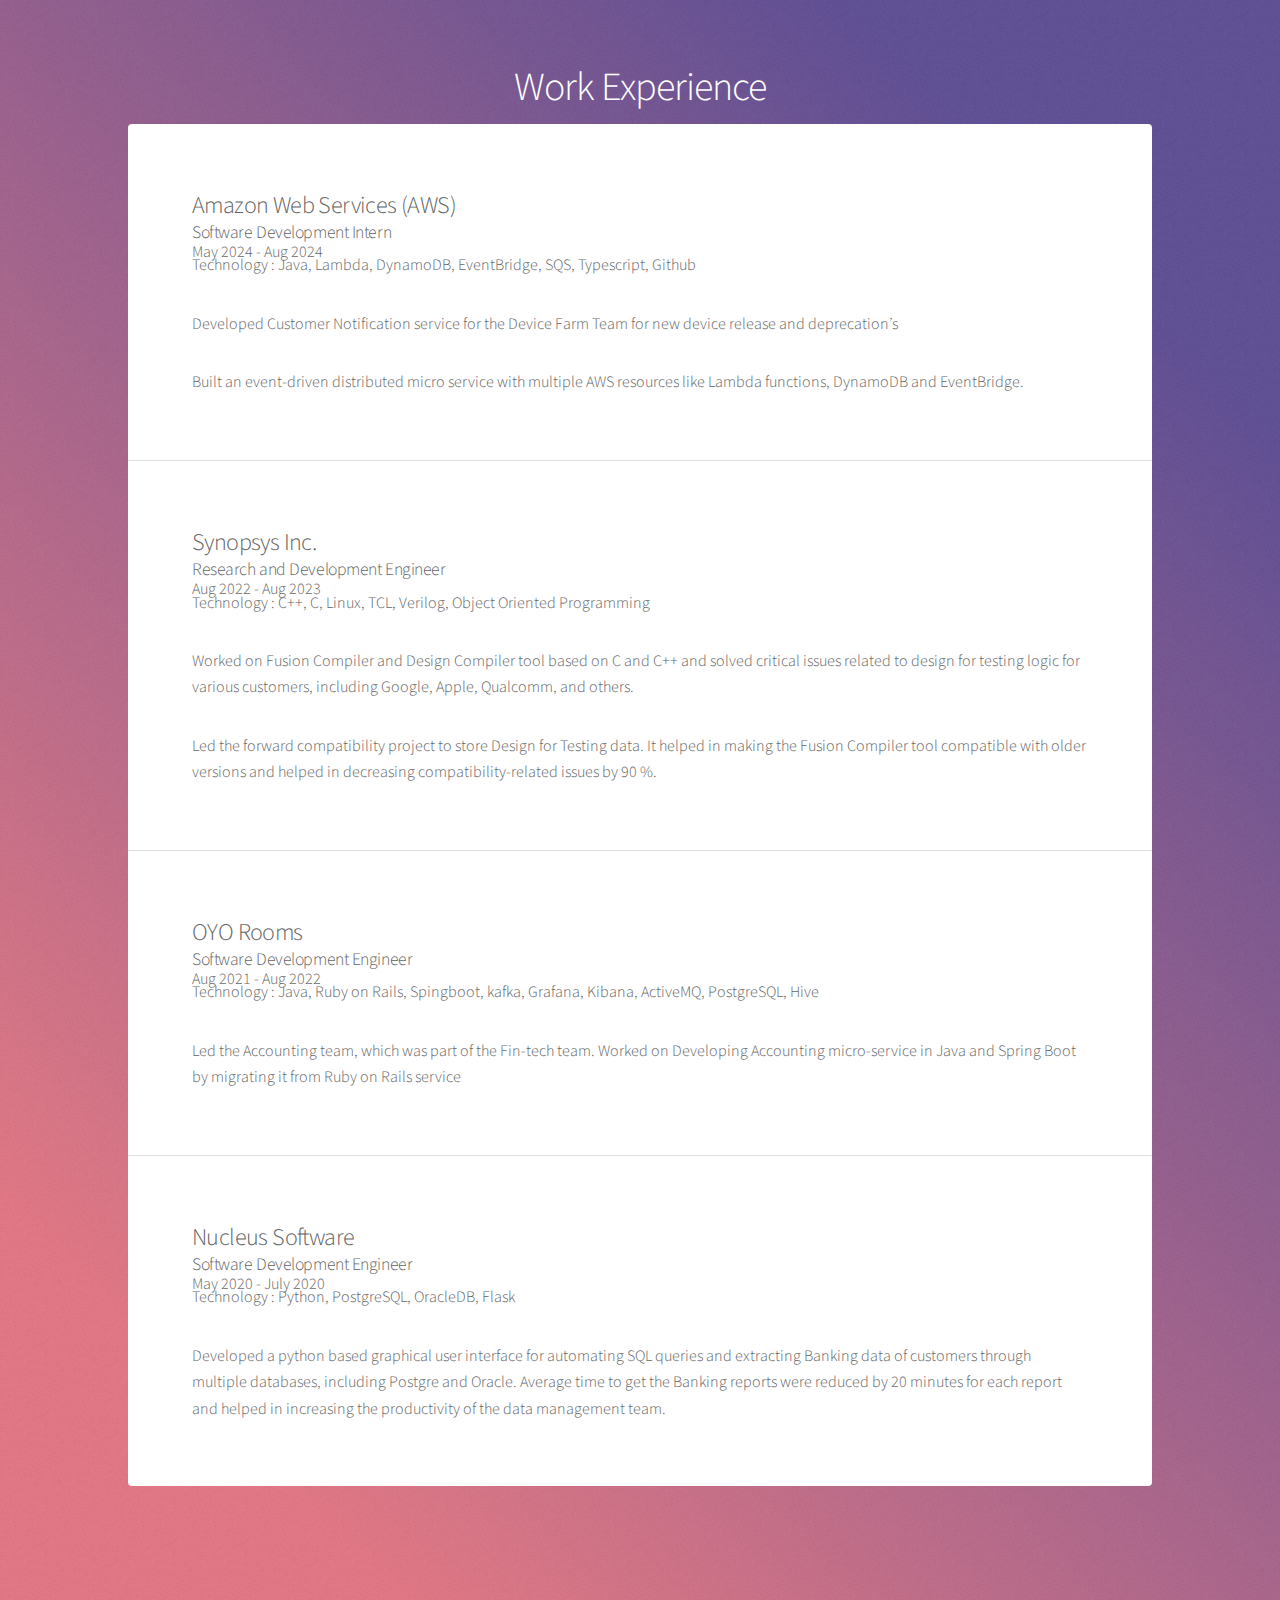
==== commit 3f698629: "add amazon experience" ====
--- a/experience.html
+++ b/experience.html
@@ -27,6 +27,18 @@
 					<div id="main">
 
 						<!-- Content -->
+						<section id="content" class="main">
+								
+							<h2>Amazon Web Services (AWS)</h2>
+							<h4 style="margin-top: -20px;">Software Development Intern</h4>
+							<p style="margin-top: -20px;">May 2024 - Aug 2024</p>
+							<p style="margin-top: -45px;">Technology : Java, Lambda, DynamoDB, EventBridge, SQS, Typescript, Github </p>
+							<p>Developed Customer Notification service for the Device Farm Team for new device release and deprecation’s
+							<p>Built an event-driven distributed micro service with multiple AWS resources like Lambda functions, DynamoDB
+								and EventBridge.</p>
+							
+						</section>
+
 							<section id="content" class="main">
 								
 								<h2>Synopsys Inc.</h2>
